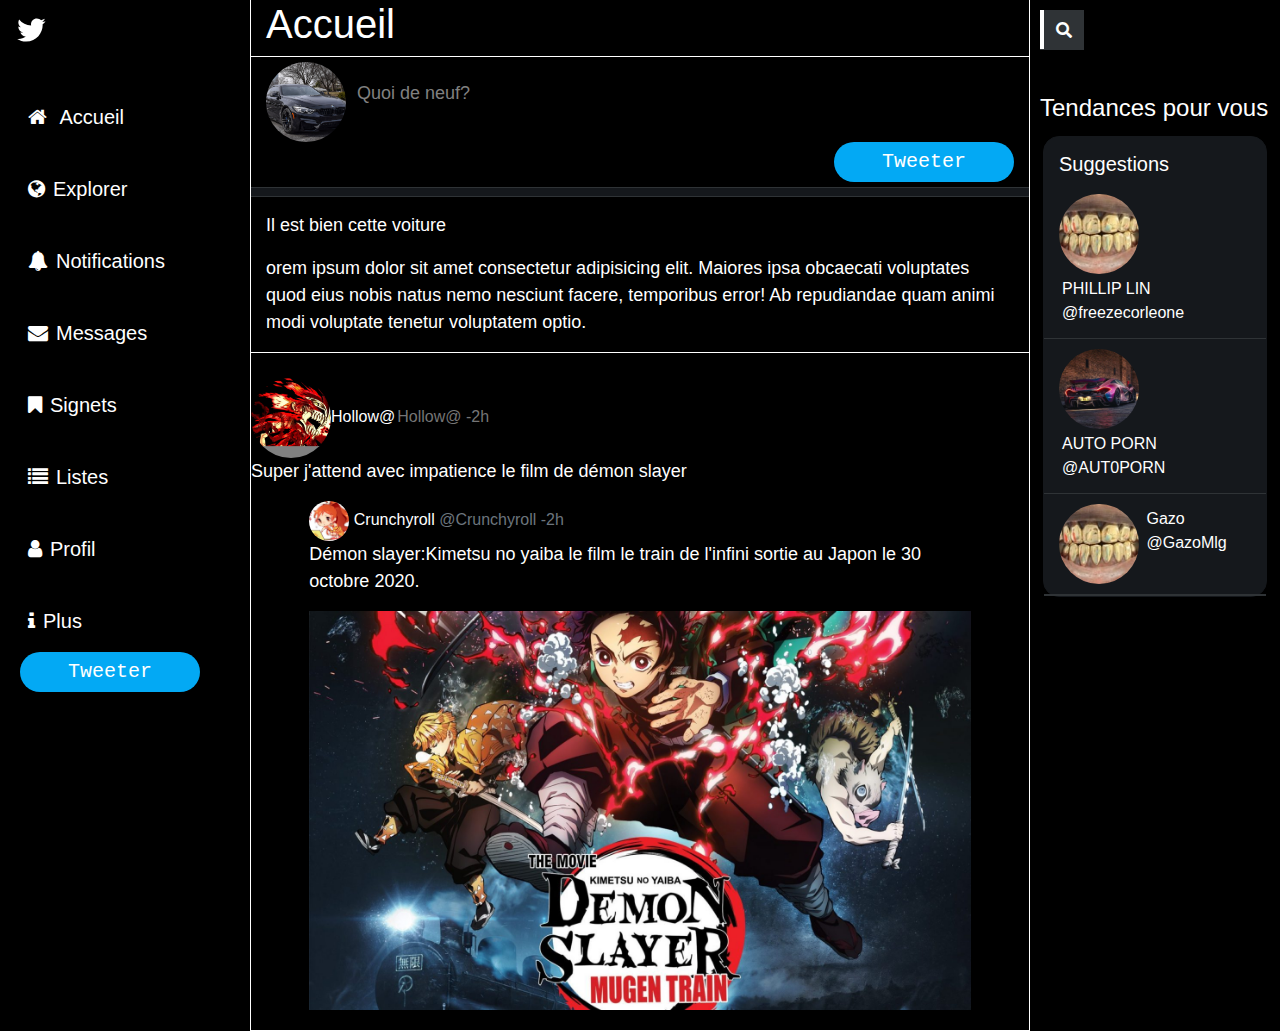
==== index.html @ cdbddb65 "updt" ====
<!DOCTYPE html>
<html>

<head>
    <title>Clone Twitter</title>
    <meta charset="utf-8">
    <link href="bootstrap-4.5.3-dist/css/bootstrap.min.css" rel="stylesheet" type="text/css">
    <link rel="stylesheet" href="https://cdnjs.cloudflare.com/ajax/libs/font-awesome/5.9.0/css/all.css">
    <link href="style.css" rel="stylesheet">
    <link rel="stylesheet" href="https://cdnjs.cloudflare.com/ajax/libs/font-awesome/4.7.0/css/font-awesome.min.css">
</head>

<body>
    <header>
        <nav class="navbar navbar-light">
            <a class="navbar-brand" href="#"><svg viewBox="0 0 24 24" class="twitter-i">
                    <g>
                        <path
                            d="M23.643 4.937c-.835.37-1.732.62-2.675.733.962-.576 1.7-1.49 2.048-2.578-.9.534-1.897.922-2.958 1.13-.85-.904-2.06-1.47-3.4-1.47-2.572 0-4.658 2.086-4.658 4.66 0 .364.042.718.12 1.06-3.873-.195-7.304-2.05-9.602-4.868-.4.69-.63 1.49-.63 2.342 0 1.616.823 3.043 2.072 3.878-.764-.025-1.482-.234-2.11-.583v.06c0 2.257 1.605 4.14 3.737 4.568-.392.106-.803.162-1.227.162-.3 0-.593-.028-.877-.082.593 1.85 2.313 3.198 4.352 3.234-1.595 1.25-3.604 1.995-5.786 1.995-.376 0-.747-.022-1.112-.065 2.062 1.323 4.51 2.093 7.14 2.093 8.57 0 13.255-7.098 13.255-13.254 0-.2-.005-.402-.014-.602.91-.658 1.7-1.477 2.323-2.41z">
                        </path>
                    </g>
                </svg></a>
            <ul class="navbar-nav mr-auto flex-column vertical-nav">
                <li class="nav-item">
                    <a class="nav-link" href="#"><i class="fa fa-home" aria-hidden="true"></i> </i>Accueil</a>
                </li>
                <li class="nav-item">
                    <a class="nav-link" href="#"><i class="fa fa-globe" aria-hidden="true"></i>Explorer</a>
                </li>
                <li class="nav-item">
                    <a class="nav-link" href="#"> <i class="fa fa-bell" aria-hidden="true"></i>Notifications</a>
                </li>
                </li>
                <li class="nav-item">
                    <a class="nav-link" href="#"><i class="fa fa-envelope" aria-hidden="true"></i>Messages</a>
                </li>
                <li class="nav-item">
                    <a class="nav-link" href="#"><i class="fa fa-bookmark" aria-hidden="true"></i>Signets</a>
                </li>
                <li class="nav-item">
                    <a class="nav-link" href="#"><i class="fa fa-list" aria-hidden="true"></i>Listes</a>
                </li>
                <li class="nav-item">
                    <a class="nav-link" href="#"><i class="fa fa-user" aria-hidden="true"></i>Profil</a>
                </li>
                <li class="nav-item">
                    <a class="nav-link" href="#"><i class="fa fa-info" aria-hidden="true"></i>Plus</a>
                    <div class="box">
                        <button>Tweeter</button>
                    </div>
                </li>
            </ul>


            </div>

        </nav>
    </header>

    <section class="hj">
        <div style="border-bottom-width: 1px; border-bottom-style: solid;">
            <h1 style="margin-left: 15px;">Accueil</h1>
        </div>
        <div class="qdn">
            <div class="qdn2">
                <img src="Images/M4 compétition.jpg" class="rounded-circle">
                <p><span class="textarea" role="textbox" contenteditable></span></p>

            </div>
            <div style="text-align: right;"><a><button class="box2"> Tweeter</button></a></div>
        </div>
        <div class="space"></div>
        <div class="container">



            <p>Il est bien cette voiture</p>
            <p> orem ipsum dolor sit amet consectetur adipisicing elit. Maiores ipsa obcaecati voluptates quod eius
                nobis natus
                nemo nesciunt facere, temporibus error! Ab repudiandae quam animi modi voluptate tenetur voluptatem
                optio.</p>
        </div>
        </div>
        <div class="container3">
            <div class="qdn0" data-testid="tweet"> </div>
            <div class="qdn1">
                <img src="Images/bleach-9.jpg" class="rounded-circle"><span strong>Hollow@</span strong><input
                    type="text" placeholder="Hollow@ -2h">
            </div>



            <p>Super j'attend avec impatience le film de démon slayer</p>
            <div class="manga rounded">
                <img class="small-pp rounded-circle" src="Images/crunchyroll.jpg">
                <span strong> Crunchyroll </span strong>
                <span class="text-secondary">@Crunchyroll -2h</span>
                <p> Démon slayer:Kimetsu no yaiba le film le train de l'infini sortie au Japon le 30 octobre 2020.</p>
                <div style="text-align:center;"><img src="Images/kimetsu no yaiba le film.jpg" alt="image du film de démon slayer" 
                    style="/* margin: 0 auto; */ width:100%; height:20%">
            </div>
        </div>
    </section>
    <section class="tendances">
        <div class="recherche_p">
            <form class="form-inline my-2 my-lg-0">
                <div class="recherche-barr">
                    <input class="recherche-input" type="search" placeholder="Recherche" aria-label="Search">
                    <a href="#" class="recherche-icone">
                        <i class="fas fa-search"></i>
                    </a>
                </div>
            </form>
        </div><br>
        <h4>Tendances pour vous</h4>
        </div>
        <div class="suggestions">
            <aside aria-label="Suggestions" role="complementary" class="">
                <div class="sg2">
                    <h5 role="heading">Suggestions</h5>
                    <div>
                        <a href="https://twitter.com/freezecorleone">
                            <div role="button" class="sg2 sg"><img src="Images/Iu-1PM9Q_400x400.jpg"
                                    class="rounded-circle">
                                <p>PHILLIP LIN<br>@freezecorleone</p>
                            </div>
                        </a>
                        <a href="https://twitter.com/AUT0PORN">
                            <div role="button" class="sg2 sg"><img src="Images/3H9p9yFT_400x400.jpg"
                                    class="rounded-circle">
                                <p>AUTO PORN<br>@AUT0PORN</p>
                            </div>
                        </a>
                        <a href="https://twitter.com/GazoMlg">
                            <div role="button" class="sg2 sg"> <img src="Images/Iu-1PM9Q_400x400.jpg"
                                    class="rounded-circle">
                                <p>Gazo<br>@GazoMlg</p>
                            </div>
                        </a>
                    </div>
                </div>
            </aside>
        </div>
    </section>
    <footer>

    </footer>

    <script src="https://code.jquery.com/jquery-3.5.1.slim.min.js"
        integrity="sha384-DfXdz2htPH0lsSSs5nCTpuj/zy4C+OGpamoFVy38MVBnE+IbbVYUew+OrCXaRkfj"
        crossorigin="anonymous"></script>
    <script src="https://cdn.jsdelivr.net/npm/bootstrap@4.5.3/dist/js/bootstrap.bundle.min.js"
        integrity="sha384-ho+j7jyWK8fNQe+A12Hb8AhRq26LrZ/JpcUGGOn+Y7RsweNrtN/tE3MoK7ZeZDyx"
        crossorigin="anonymous"></script>
</body>

</html>
---- style.css ----
/* navbar */
.nav-link {
  margin: 8px;
}
.nav-item {
  padding-bottom: 10px;
  padding-left: 20px;
  font-size: 20px;
}

.fa-home {
  margin-right: 8px;
}
.fa-globe {
  margin-right: 8px;
}
.fa-bell {
  margin-right: 8px;
}
.fa-envelope {
  margin-right: 8px;
}
.fa-bookmark {
  margin-right: 8px;
}
.fa-list {
  margin-right: 8px;
}
.fa-user {
  margin-right: 8px;
}
.fa-info {
  margin-right: 8px;
}

button {
  font-family: monospace;
  font-size: 20px;
  background-color: #03a9f4;
  border: none;
  border-radius: 20px;
  color: white;
  cursor: pointer;
  outline: none;
  width:180px;
  padding: 5px;
  transition: 0.2s;
}

button:hover {
  transform: scale(1.01);
}

button:active {
  transform: scale(0.98, 0.98);
}

p{
    font-size:18px
}

.box2{
    position:absolute;
    left:660px;
    bottom:605px;
    position:sticky;
    left:700px;
}

.navbar {
  width: 250px;
  align-items: start;
}

.navbar-light .navbar-nav .nav-link:hover {
  color: rgba(29, 161, 242, 1);
}

.navbar-light .navbar-nav .nav-link {
  color: white;
}
/* @media (min-width:992px) {     */
.vertical-nav {
  position: fixed;
  top: 56px;
  left: 0;
  width: 200px;
  height: 100%;
  background-color: rgb(0, 0, 0);
  overflow-y: auto;
  padding-top: 30px;
}
/* } */

.twitter-i {
  height: 2rem;
  width: 1.5em;
  fill: #fff;
}

/* Head */
body {
  background-color: black;
  color: white;
  display: flex;
}
.space{
    border-top-width: 1px;
    border-top-style: solid;
    border-top-color: rgb(47, 51, 54);
    height: 10px;
    border-bottom-width: 1px;
    border-bottom-style: solid;
    border-bottom-color: rgb(47, 51, 54);
    background-color: rgb(21, 24, 28);
}
.hj {
  display: block;
  box-sizing: border-box;
  flex: 1;
  border-left-width: 1px;
  border-right-width: 1px;
  border-left-style: solid;
  border-right-style: solid;
}
.tendances {
  width: 250px;
}
/* h1{
    border-bottom-width: 1px;
    border-bottom-style: solid;
} */
.container{
    border-bottom-width: 1px;
    border-bottom-style: solid;
    margin-top: 15px;
    margin-bottom: 15px;
}
.qdn{
    padding-top: 5px;
    padding-bottom: 5px;
    padding-left: 15px;
    padding-right: 15px;
    -webkit-box-direction: normal;
    -webkit-box-orient: horizontal;
    flex-direction: row;
}

.qdn2 {
    display: flex;
    align-items: center;
    justify-content: center;
}
.container3{ 
  border-bottom-width: 1px;
  border-bottom-style: solid;}
  
  .qdn0{
    padding-top: 5px;
    padding-bottom: 5px;
    padding-left: 15px;
    padding-right: 15px;
    -webkit-box-direction: normal;
    -webkit-box-orient: horizontal;
    flex-direction: row;
}

  .qdn1 input{
  color: white;
  background-color: black;
  border: none;
}


.qdn2 p {
    display: inline-block;
    flex: 1;
    margin: 5px;
}
.textarea {
    border: none;
    font-family: inherit;
    font-size: inherit;
    padding: 1px 6px;
  }
  
  .textarea {
    display: block;
    width: 100%;
    overflow: hidden;
    resize: none;
    min-height: 40px;
    line-height: 20px;
  }
  
  .textarea[contenteditable]:empty::before {
    content: "Quoi de neuf?";
    color: gray;
  }

/* barre de recherche */

.recherche_p{
	background-color: black;
	/* border: 1px solid #dddddd; */
	padding: 10px 10px 10px 10px;
}
.recherche-barr{
	margin-bottom: auto;
	margin-top: auto;
	background-color: rgb(47, 51, 54);
}
.recherche-input{
	border: 0;
	width: 0;
	line-height: 37px;
}
.recherche-barr:hover > .recherche-input{
	padding: 0 10px;
	width: 180px;
	transition: width 0.4s linear;
}
.recherche-icone:hover{
	color: white;
}
.recherche-icone{
	height: 40px;
	width: 40px;
	float: right;
	display: flex;
	justify-content: center;
	align-items: center;
	border-radius: 50%;
	color: white;
}
h4{
    margin: 10px;
}

img{
    width: 80px;
    height: 80px;
    object-fit: cover;
}

.normal-pp{
  width: 80px;
  height: 80px;
  object-fit: cover;
}

.small-pp{
  width: 40px;
  height: 40px;
  object-fit: cover;
}

.manga {
  width:85%;
  height:auto;
  margin:0 auto;
  margin-bottom:20px;
  color:white;
}

.suggestions{
    margin: 13px;
    border-radius: 16px;
    background-color: rgb(21, 24, 28);
    border-color: rgb(21, 24, 28);
    border-width: 1px;
    border-style: solid;
}
.sg2{
    border-bottom-width: 1px;
    border-bottom-style: solid;
    border-bottom-color: rgb(47, 51, 54);
}
.sg {
    padding-left: 15px;
    padding-right: 15px;
    padding-bottom: 10px;
    padding-top: 10px;
    
}
.sg p{
    font-size: 1rem;
    display: inline-block;
    margin: 3px;
    color: white;
}
.suggestions h5{
    padding-left: 15px;
    padding-top: 15px;
}
.zoo.jpg{
  width: 5px;
}
.container2{
border: solid;
border-radius: 10px;
width: 1000px;
margin-left: 3%;
margin-right: 3%;
height: 500px;

}
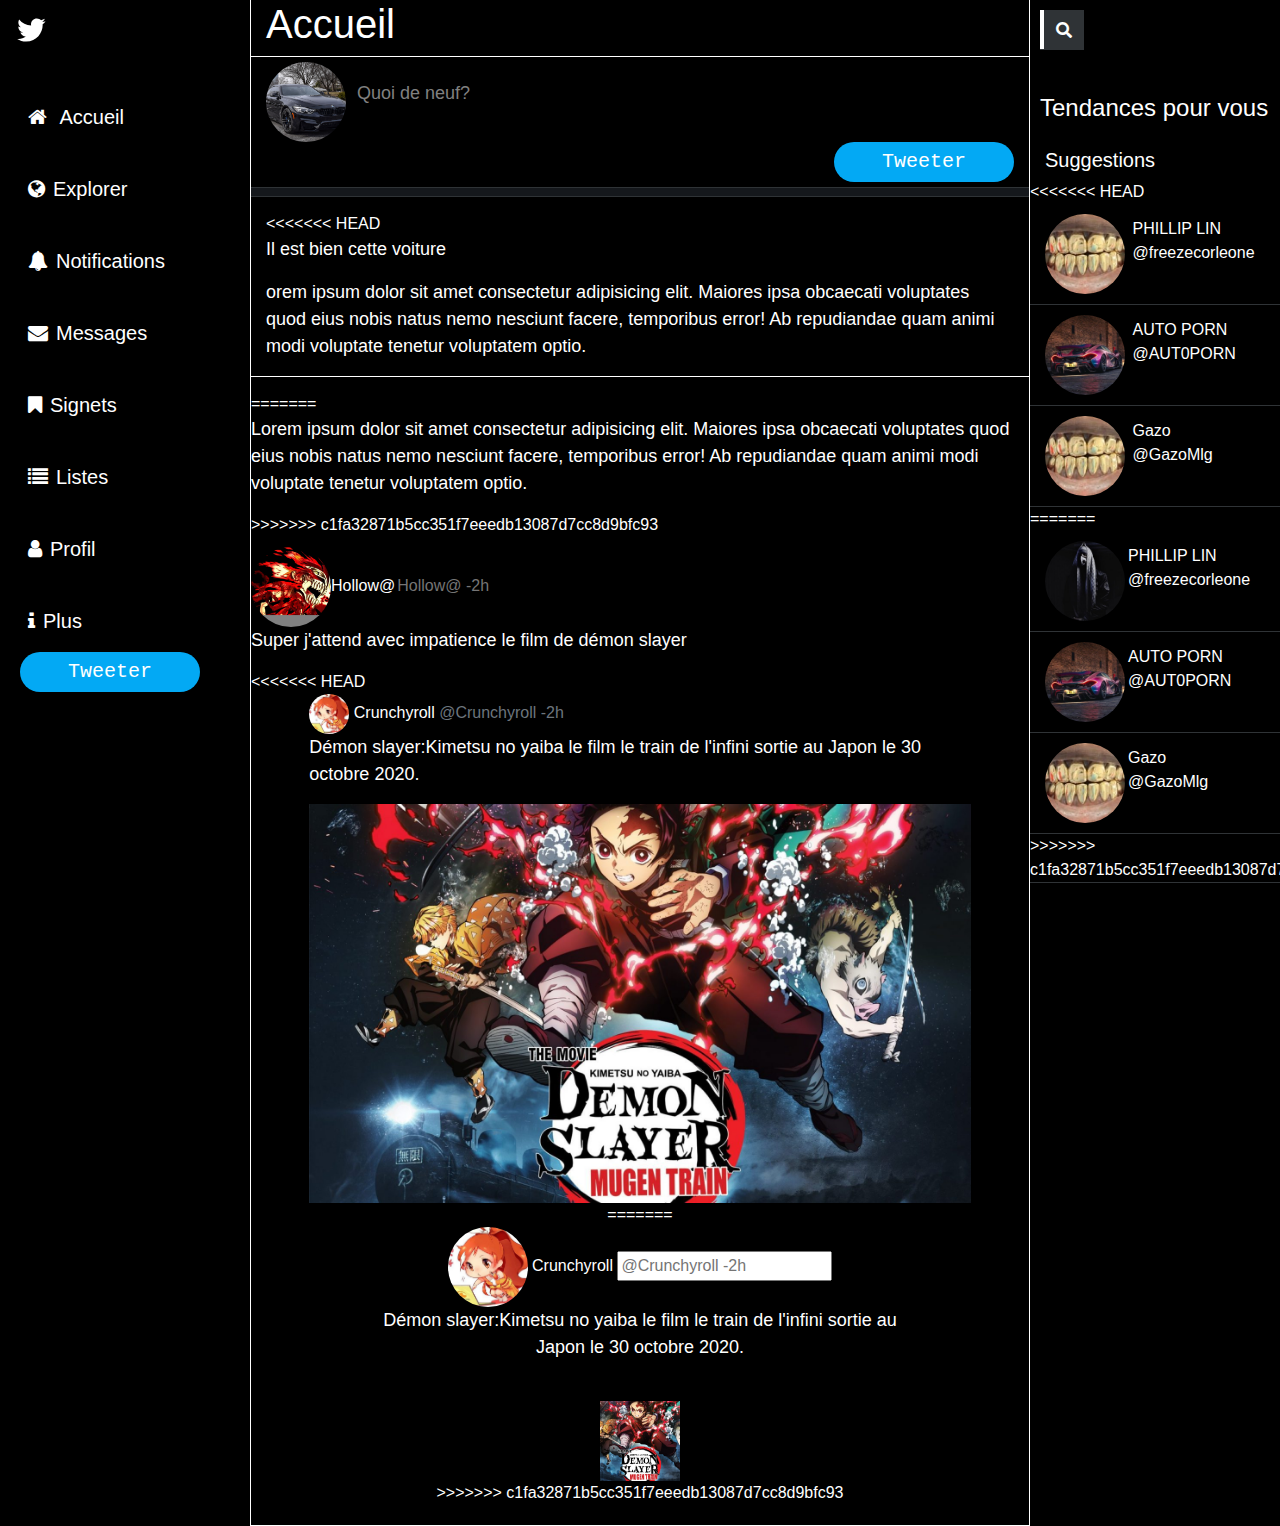
==== commit bec948f3: "update" ====
--- a/index.html
+++ b/index.html
@@ -71,6 +71,7 @@
         </div>
         <div class="space"></div>
         <div class="container">
+<<<<<<< HEAD
 
 
 
@@ -80,6 +81,11 @@
                 nemo nesciunt facere, temporibus error! Ab repudiandae quam animi modi voluptate tenetur voluptatem
                 optio.</p>
         </div>
+=======
+            <p> Lorem ipsum dolor sit amet consectetur adipisicing elit. Maiores ipsa obcaecati voluptates quod eius
+                nobis natus nemo nesciunt facere, temporibus error! Ab repudiandae quam animi modi voluptate tenetur voluptatem optio.</p>
+            </div>
+>>>>>>> c1fa32871b5cc351f7eeedb13087d7cc8d9bfc93
         </div>
         <div class="container3">
             <div class="qdn0" data-testid="tweet"> </div>
@@ -91,6 +97,7 @@
 
 
             <p>Super j'attend avec impatience le film de démon slayer</p>
+<<<<<<< HEAD
             <div class="manga rounded">
                 <img class="small-pp rounded-circle" src="Images/crunchyroll.jpg">
                 <span strong> Crunchyroll </span strong>
@@ -98,6 +105,12 @@
                 <p> Démon slayer:Kimetsu no yaiba le film le train de l'infini sortie au Japon le 30 octobre 2020.</p>
                 <div style="text-align:center;"><img src="Images/kimetsu no yaiba le film.jpg" alt="image du film de démon slayer" 
                     style="/* margin: 0 auto; */ width:100%; height:20%">
+=======
+            <div class="manga rounded" >
+                <img src="Images/crunchyroll.jpg" class="rounded-circle"><span strong> Crunchyroll </span strong><input type= "text" placeholder ="@Crunchyroll -2h">
+                    <br> <p>  Démon slayer:Kimetsu no yaiba le film le train de l'infini sortie au Japon le 30 octobre 2020.</p></br> 
+                    <div class="film"> <img src="Images/kimetsu no yaiba le film.jpg"  alt="image du film de démon slayer"></div>
+>>>>>>> c1fa32871b5cc351f7eeedb13087d7cc8d9bfc93
             </div>
         </div>
     </section>
@@ -118,6 +131,7 @@
             <aside aria-label="Suggestions" role="complementary" class="">
                 <div class="sg2">
                     <h5 role="heading">Suggestions</h5>
+<<<<<<< HEAD
                     <div>
                         <a href="https://twitter.com/freezecorleone">
                             <div role="button" class="sg2 sg"><img src="Images/Iu-1PM9Q_400x400.jpg"
@@ -138,6 +152,13 @@
                             </div>
                         </a>
                     </div>
+=======
+                        <div>
+                            <a href="https://twitter.com/freezecorleone"><div role="button" class="sg2 sg"><img src="Images/I6IyIMsv_400x400.jpg" class="rounded-circle"><p>PHILLIP LIN<br>@freezecorleone</p></div></a>
+                            <a href="https://twitter.com/AUT0PORN"><div role="button" class="sg2 sg"><img src="Images/3H9p9yFT_400x400.jpg" class="rounded-circle"><p>AUTO PORN<br>@AUT0PORN</p></div></a>
+                            <a href="https://twitter.com/GazoMlg"><div role="button" class="sg2 sg"> <img src="Images/Iu-1PM9Q_400x400.jpg" class="rounded-circle"><p>Gazo<br>@GazoMlg</p></div></a>
+                        </div>
+>>>>>>> c1fa32871b5cc351f7eeedb13087d7cc8d9bfc93
                 </div>
             </aside>
         </div>
--- a/style.css
+++ b/style.css
@@ -151,11 +151,42 @@
     align-items: center;
     justify-content: center;
 }
+
+.qdn2 p {
+    display: inline-block;
+    flex: 1;
+    margin: 5px;
+}
+.qdn2 .profil{
+    margin-top: 170px;
+    margin-right: 744px;
+}
+.textarea {
+    border: none;
+    font-family: inherit;
+    font-size: inherit;
+    padding: 1px 6px;
+} 
+.textarea {
+    display: block;
+    width: 100%;
+    overflow: hidden;
+    resize: none;
+    min-height: 40px;
+    line-height: 20px;
+}
+  
+.textarea[contenteditable]:empty::before {
+    content: "Quoi de neuf?";
+    color: gray;
+}
+
+/* Articles Tweet */
 .container3{ 
   border-bottom-width: 1px;
   border-bottom-style: solid;}
   
-  .qdn0{
+.qdn0{
     padding-top: 5px;
     padding-bottom: 5px;
     padding-left: 15px;
@@ -164,42 +195,13 @@
     -webkit-box-orient: horizontal;
     flex-direction: row;
 }
-
   .qdn1 input{
   color: white;
   background-color: black;
   border: none;
 }
 
-
-.qdn2 p {
-    display: inline-block;
-    flex: 1;
-    margin: 5px;
-}
-.textarea {
-    border: none;
-    font-family: inherit;
-    font-size: inherit;
-    padding: 1px 6px;
-  }
-  
-  .textarea {
-    display: block;
-    width: 100%;
-    overflow: hidden;
-    resize: none;
-    min-height: 40px;
-    line-height: 20px;
-  }
-  
-  .textarea[contenteditable]:empty::before {
-    content: "Quoi de neuf?";
-    color: gray;
-  }
-
 /* barre de recherche */
-
 .recherche_p{
 	background-color: black;
 	/* border: 1px solid #dddddd; */
@@ -242,6 +244,7 @@
     height: 80px;
     object-fit: cover;
 }
+<<<<<<< HEAD
 
 .normal-pp{
   width: 80px;
@@ -263,6 +266,8 @@
   color:white;
 }
 
+=======
+>>>>>>> c1fa32871b5cc351f7eeedb13087d7cc8d9bfc93
 .suggestions{
     margin: 13px;
     border-radius: 16px;
@@ -297,11 +302,10 @@
   width: 5px;
 }
 .container2{
-border: solid;
+border: solid 2px;
 border-radius: 10px;
 width: 1000px;
-margin-left: 3%;
-margin-right: 3%;
 height: 500px;
-
-}
+border-bottom: px;
+margin: 45px;
+}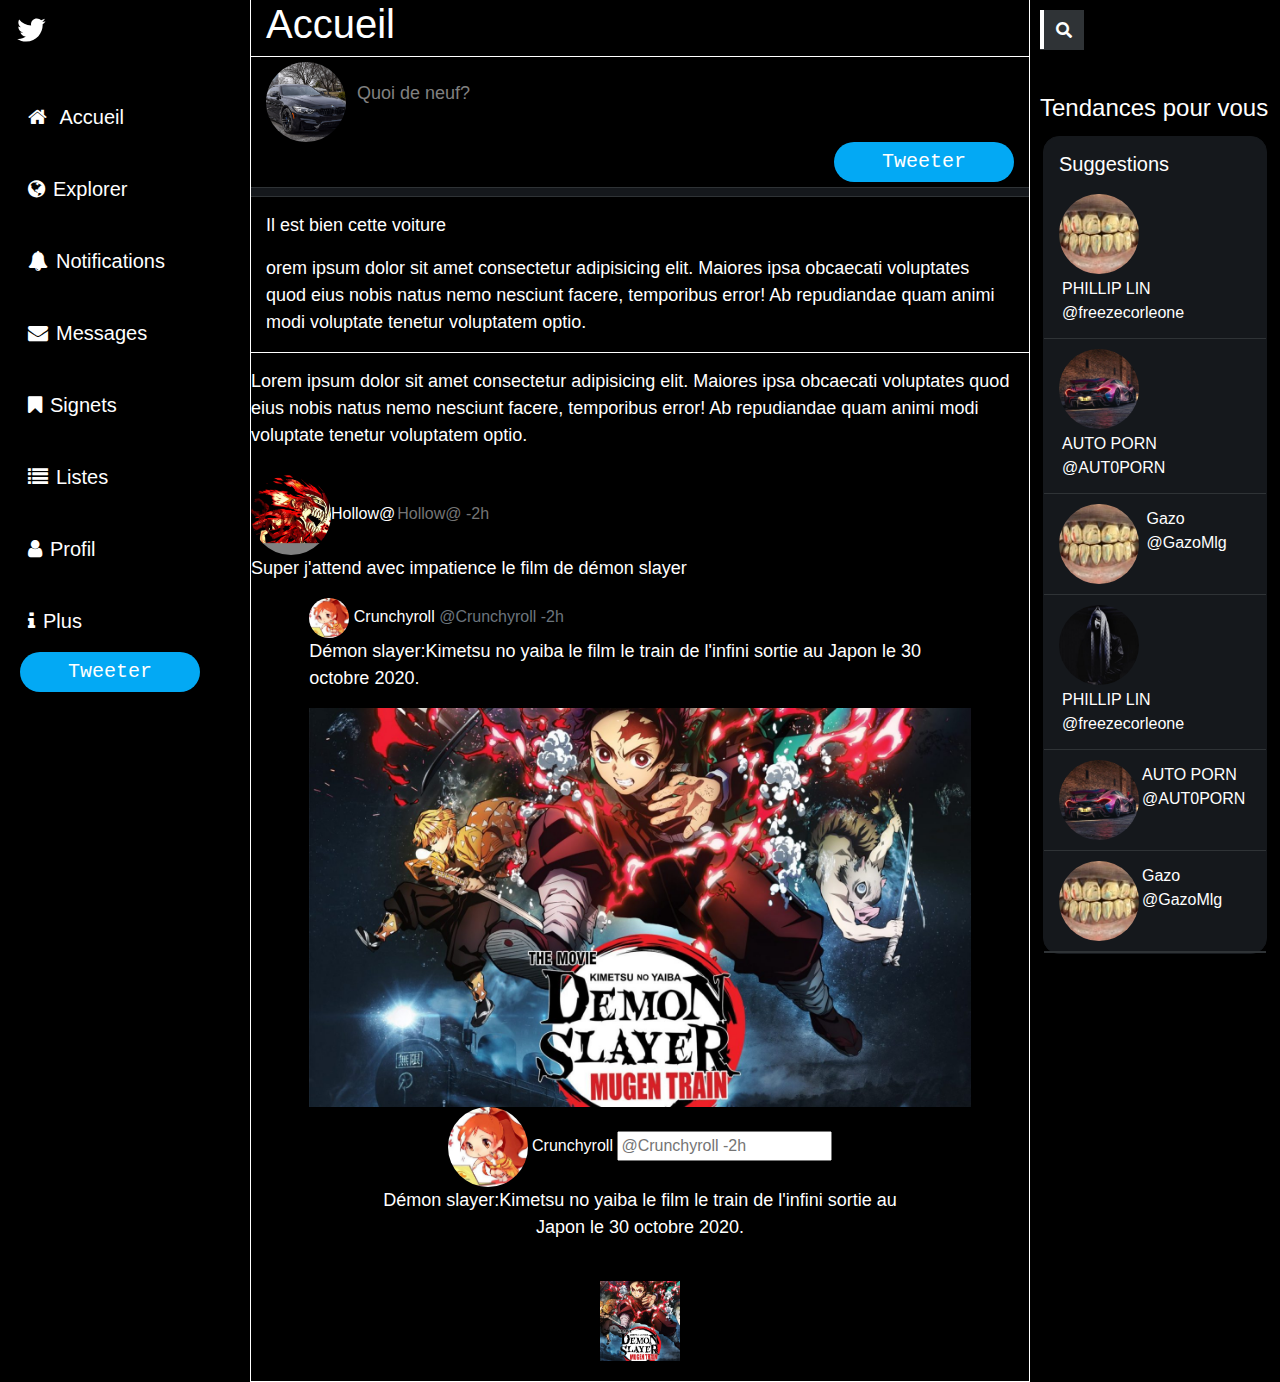
==== commit 4a488499: "update" ====
--- a/index.html
+++ b/index.html
@@ -71,7 +71,6 @@
         </div>
         <div class="space"></div>
         <div class="container">
-<<<<<<< HEAD
 
 
 
@@ -81,11 +80,9 @@
                 nemo nesciunt facere, temporibus error! Ab repudiandae quam animi modi voluptate tenetur voluptatem
                 optio.</p>
         </div>
-=======
             <p> Lorem ipsum dolor sit amet consectetur adipisicing elit. Maiores ipsa obcaecati voluptates quod eius
                 nobis natus nemo nesciunt facere, temporibus error! Ab repudiandae quam animi modi voluptate tenetur voluptatem optio.</p>
             </div>
->>>>>>> c1fa32871b5cc351f7eeedb13087d7cc8d9bfc93
         </div>
         <div class="container3">
             <div class="qdn0" data-testid="tweet"> </div>
@@ -97,7 +94,6 @@
 
 
             <p>Super j'attend avec impatience le film de démon slayer</p>
-<<<<<<< HEAD
             <div class="manga rounded">
                 <img class="small-pp rounded-circle" src="Images/crunchyroll.jpg">
                 <span strong> Crunchyroll </span strong>
@@ -105,12 +101,10 @@
                 <p> Démon slayer:Kimetsu no yaiba le film le train de l'infini sortie au Japon le 30 octobre 2020.</p>
                 <div style="text-align:center;"><img src="Images/kimetsu no yaiba le film.jpg" alt="image du film de démon slayer" 
                     style="/* margin: 0 auto; */ width:100%; height:20%">
-=======
             <div class="manga rounded" >
                 <img src="Images/crunchyroll.jpg" class="rounded-circle"><span strong> Crunchyroll </span strong><input type= "text" placeholder ="@Crunchyroll -2h">
                     <br> <p>  Démon slayer:Kimetsu no yaiba le film le train de l'infini sortie au Japon le 30 octobre 2020.</p></br> 
                     <div class="film"> <img src="Images/kimetsu no yaiba le film.jpg"  alt="image du film de démon slayer"></div>
->>>>>>> c1fa32871b5cc351f7eeedb13087d7cc8d9bfc93
             </div>
         </div>
     </section>
@@ -131,7 +125,6 @@
             <aside aria-label="Suggestions" role="complementary" class="">
                 <div class="sg2">
                     <h5 role="heading">Suggestions</h5>
-<<<<<<< HEAD
                     <div>
                         <a href="https://twitter.com/freezecorleone">
                             <div role="button" class="sg2 sg"><img src="Images/Iu-1PM9Q_400x400.jpg"
@@ -152,13 +145,11 @@
                             </div>
                         </a>
                     </div>
-=======
                         <div>
                             <a href="https://twitter.com/freezecorleone"><div role="button" class="sg2 sg"><img src="Images/I6IyIMsv_400x400.jpg" class="rounded-circle"><p>PHILLIP LIN<br>@freezecorleone</p></div></a>
                             <a href="https://twitter.com/AUT0PORN"><div role="button" class="sg2 sg"><img src="Images/3H9p9yFT_400x400.jpg" class="rounded-circle"><p>AUTO PORN<br>@AUT0PORN</p></div></a>
                             <a href="https://twitter.com/GazoMlg"><div role="button" class="sg2 sg"> <img src="Images/Iu-1PM9Q_400x400.jpg" class="rounded-circle"><p>Gazo<br>@GazoMlg</p></div></a>
                         </div>
->>>>>>> c1fa32871b5cc351f7eeedb13087d7cc8d9bfc93
                 </div>
             </aside>
         </div>
--- a/style.css
+++ b/style.css
@@ -244,7 +244,6 @@
     height: 80px;
     object-fit: cover;
 }
-<<<<<<< HEAD
 
 .normal-pp{
   width: 80px;
@@ -266,8 +265,6 @@
   color:white;
 }
 
-=======
->>>>>>> c1fa32871b5cc351f7eeedb13087d7cc8d9bfc93
 .suggestions{
     margin: 13px;
     border-radius: 16px;
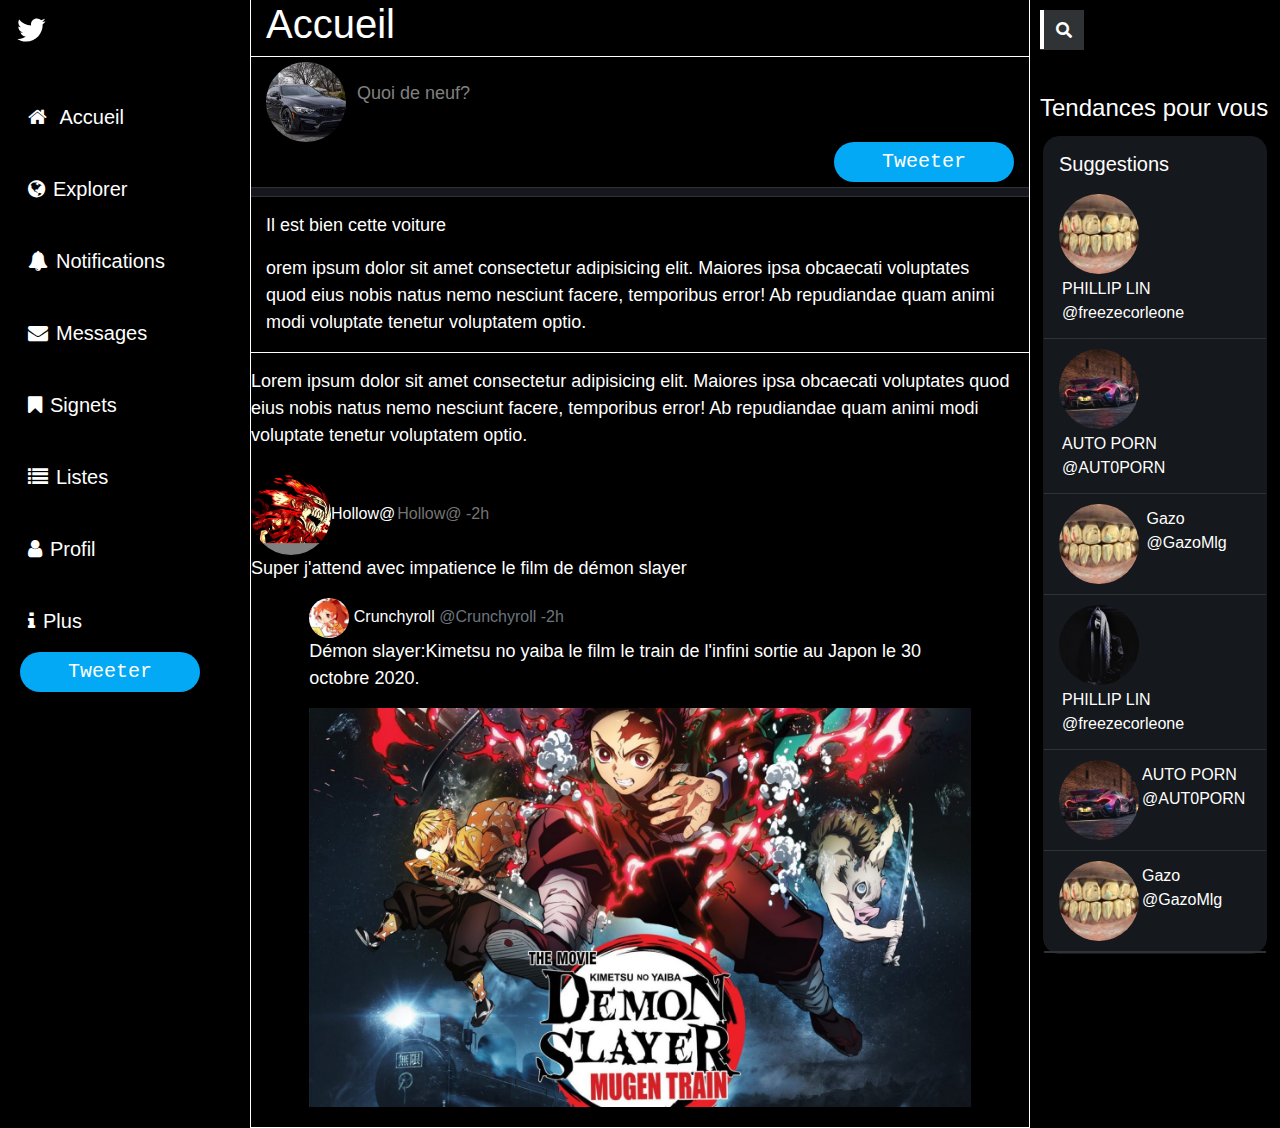
==== commit c88426f7: "update" ====
--- a/index.html
+++ b/index.html
@@ -101,11 +101,7 @@
                 <p> Démon slayer:Kimetsu no yaiba le film le train de l'infini sortie au Japon le 30 octobre 2020.</p>
                 <div style="text-align:center;"><img src="Images/kimetsu no yaiba le film.jpg" alt="image du film de démon slayer" 
                     style="/* margin: 0 auto; */ width:100%; height:20%">
-            <div class="manga rounded" >
-                <img src="Images/crunchyroll.jpg" class="rounded-circle"><span strong> Crunchyroll </span strong><input type= "text" placeholder ="@Crunchyroll -2h">
-                    <br> <p>  Démon slayer:Kimetsu no yaiba le film le train de l'infini sortie au Japon le 30 octobre 2020.</p></br> 
-                    <div class="film"> <img src="Images/kimetsu no yaiba le film.jpg"  alt="image du film de démon slayer"></div>
-            </div>
+          
         </div>
     </section>
     <section class="tendances">
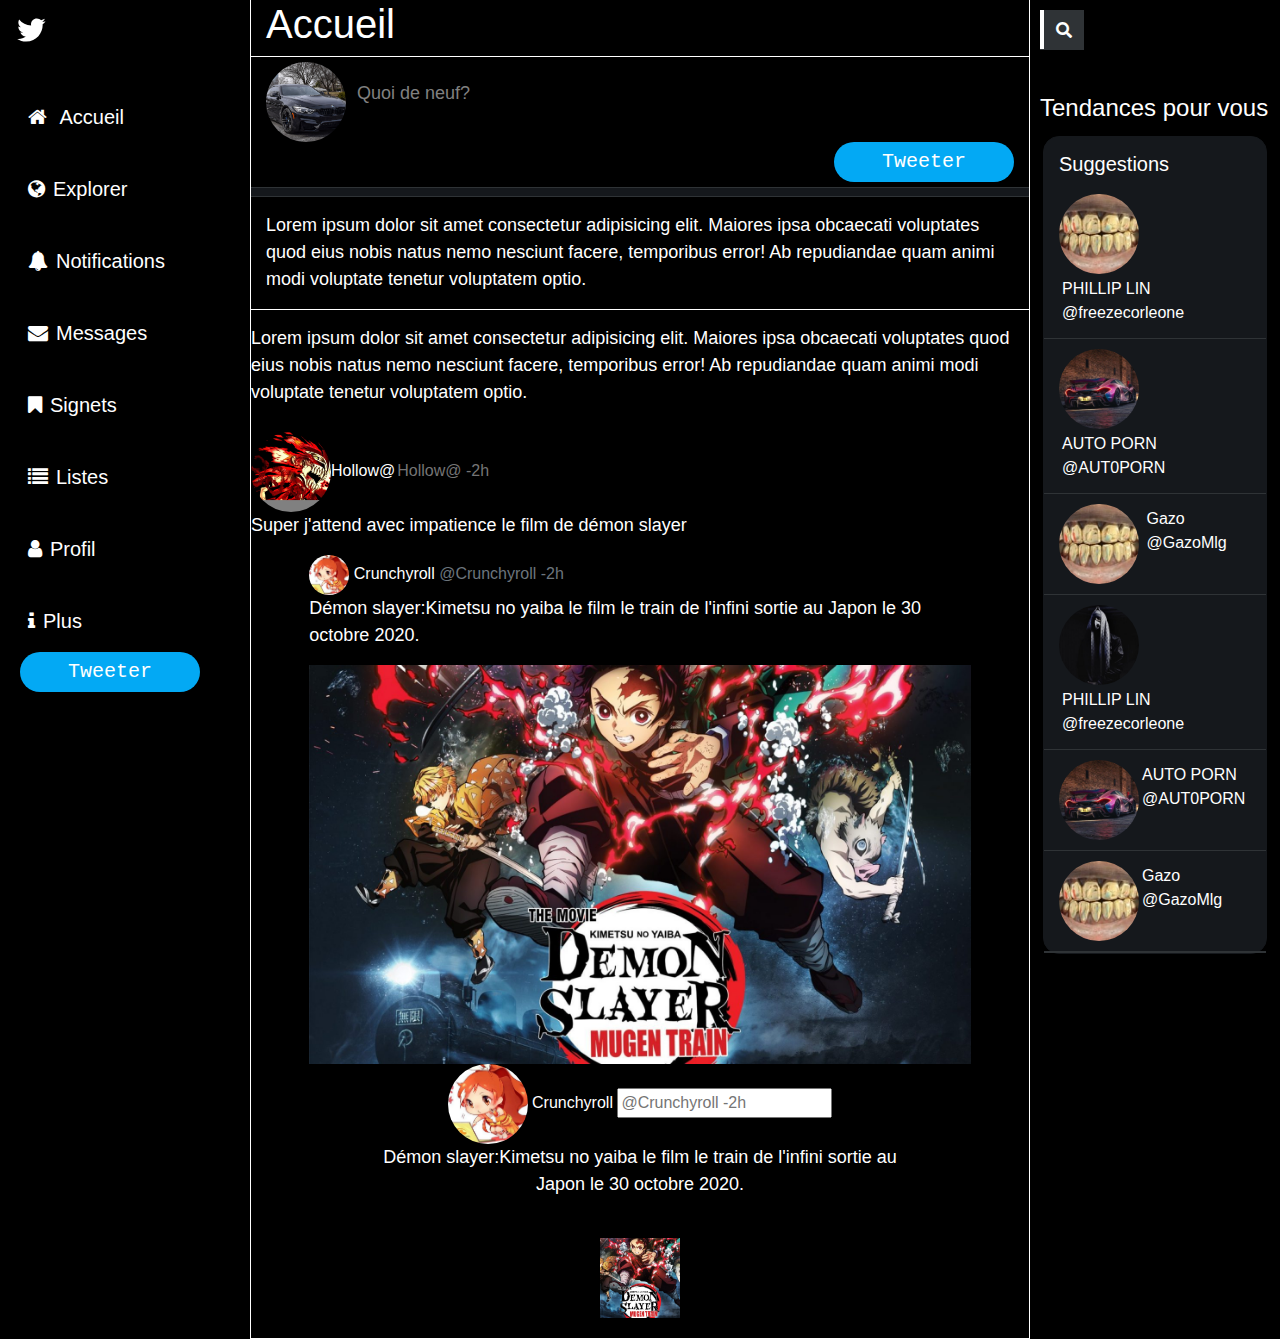
==== commit 4639ef51: "updt html" ====
--- a/index.html
+++ b/index.html
@@ -71,14 +71,8 @@
         </div>
         <div class="space"></div>
         <div class="container">
-
-
-
-            <p>Il est bien cette voiture</p>
-            <p> orem ipsum dolor sit amet consectetur adipisicing elit. Maiores ipsa obcaecati voluptates quod eius
-                nobis natus
-                nemo nesciunt facere, temporibus error! Ab repudiandae quam animi modi voluptate tenetur voluptatem
-                optio.</p>
+            <p> Lorem ipsum dolor sit amet consectetur adipisicing elit. Maiores ipsa obcaecati voluptates quod eius
+                nobis natus nemo nesciunt facere, temporibus error! Ab repudiandae quam animi modi voluptate tenetur voluptatem optio.</p>
         </div>
             <p> Lorem ipsum dolor sit amet consectetur adipisicing elit. Maiores ipsa obcaecati voluptates quod eius
                 nobis natus nemo nesciunt facere, temporibus error! Ab repudiandae quam animi modi voluptate tenetur voluptatem optio.</p>
@@ -101,7 +95,11 @@
                 <p> Démon slayer:Kimetsu no yaiba le film le train de l'infini sortie au Japon le 30 octobre 2020.</p>
                 <div style="text-align:center;"><img src="Images/kimetsu no yaiba le film.jpg" alt="image du film de démon slayer" 
                     style="/* margin: 0 auto; */ width:100%; height:20%">
-          
+            <div class="manga rounded" >
+                <img src="Images/crunchyroll.jpg" class="rounded-circle"><span strong> Crunchyroll </span strong><input type= "text" placeholder ="@Crunchyroll -2h">
+                    <br> <p>  Démon slayer:Kimetsu no yaiba le film le train de l'infini sortie au Japon le 30 octobre 2020.</p></br> 
+                    <div class="film"> <img src="Images/kimetsu no yaiba le film.jpg"  alt="image du film de démon slayer"></div>
+            </div>
         </div>
     </section>
     <section class="tendances">
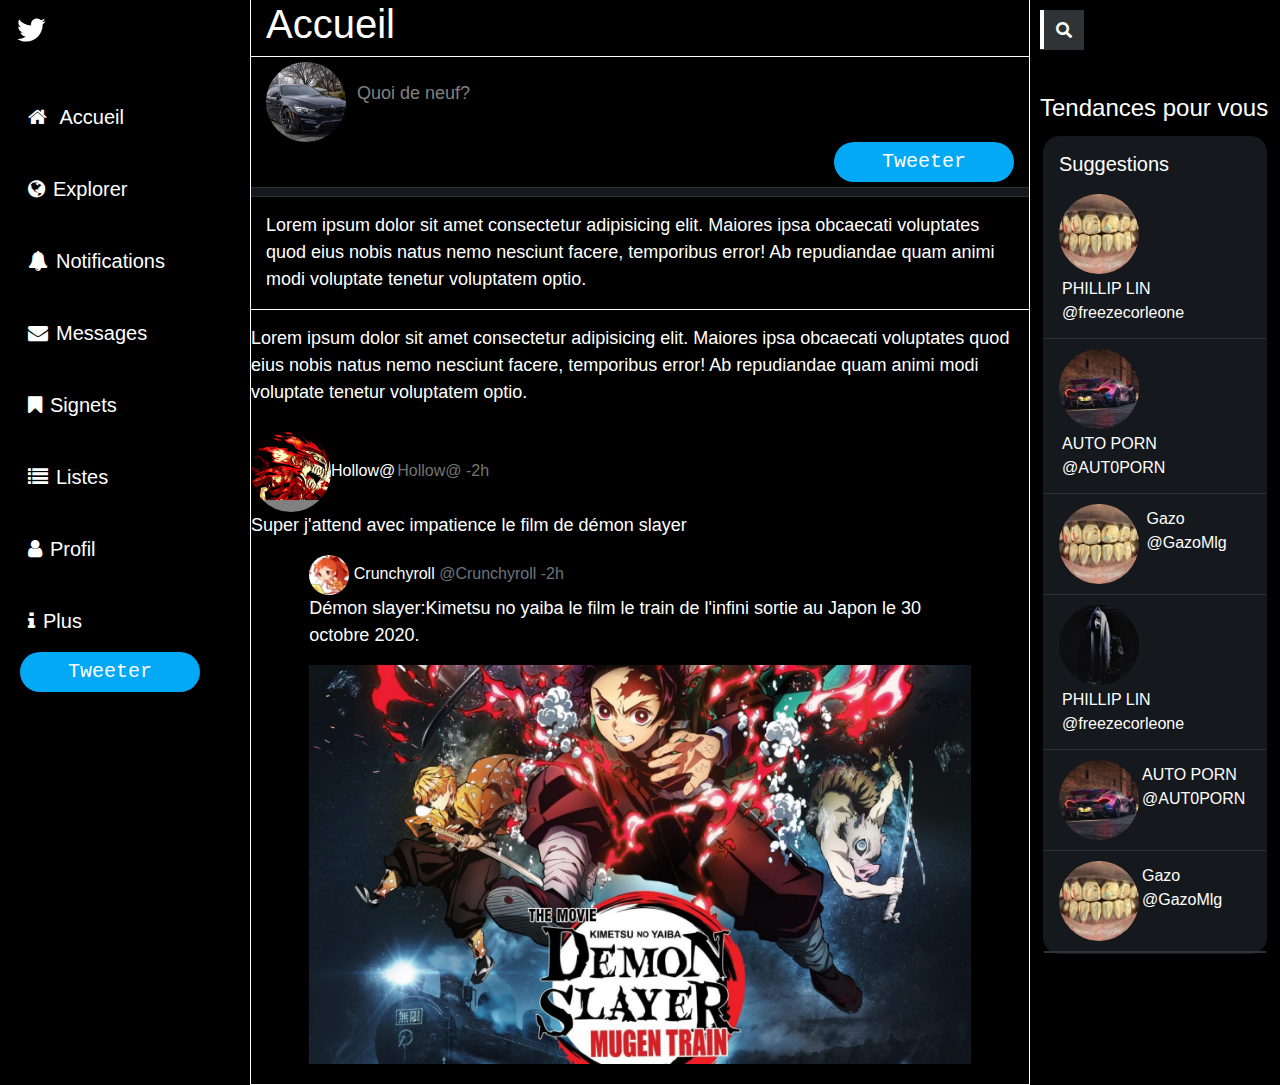
==== commit f3b5c4f6: "Merge branch 'master' of https://github.com/LandryPierre/Clone-Twitter" ====
--- a/index.html
+++ b/index.html
@@ -95,11 +95,7 @@
                 <p> Démon slayer:Kimetsu no yaiba le film le train de l'infini sortie au Japon le 30 octobre 2020.</p>
                 <div style="text-align:center;"><img src="Images/kimetsu no yaiba le film.jpg" alt="image du film de démon slayer" 
                     style="/* margin: 0 auto; */ width:100%; height:20%">
-            <div class="manga rounded" >
-                <img src="Images/crunchyroll.jpg" class="rounded-circle"><span strong> Crunchyroll </span strong><input type= "text" placeholder ="@Crunchyroll -2h">
-                    <br> <p>  Démon slayer:Kimetsu no yaiba le film le train de l'infini sortie au Japon le 30 octobre 2020.</p></br> 
-                    <div class="film"> <img src="Images/kimetsu no yaiba le film.jpg"  alt="image du film de démon slayer"></div>
-            </div>
+          
         </div>
     </section>
     <section class="tendances">
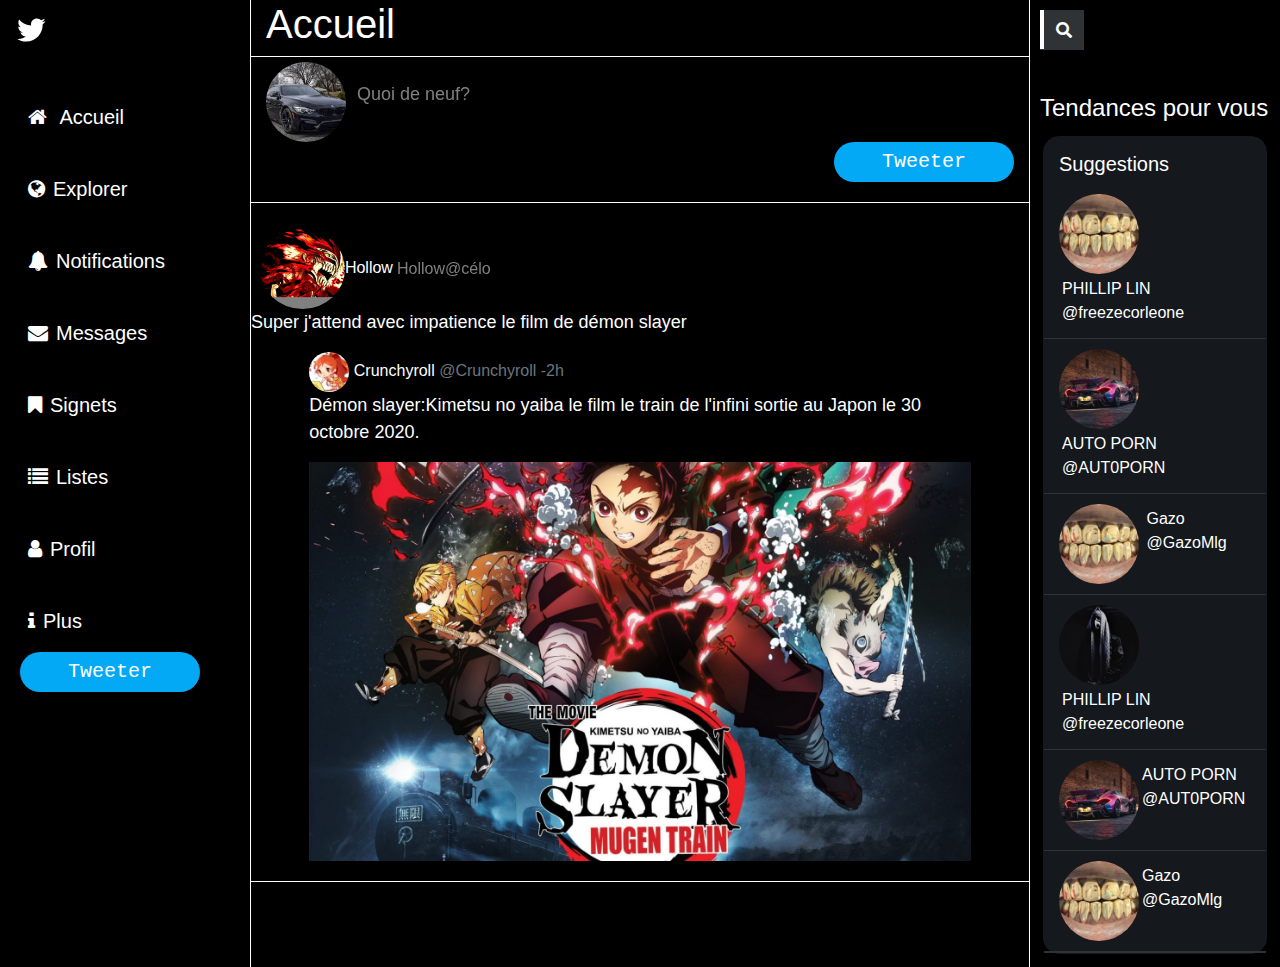
==== commit d9b5d878: "update" ====
--- a/index.html
+++ b/index.html
@@ -65,29 +65,30 @@
             <div class="qdn2">
                 <img src="Images/M4 compétition.jpg" class="rounded-circle">
                 <p><span class="textarea" role="textbox" contenteditable></span></p>
-
+                
             </div>
             <div style="text-align: right;"><a><button class="box2"> Tweeter</button></a></div>
         </div>
-        <div class="space"></div>
+        
         <div class="container">
-            <p> Lorem ipsum dolor sit amet consectetur adipisicing elit. Maiores ipsa obcaecati voluptates quod eius
-                nobis natus nemo nesciunt facere, temporibus error! Ab repudiandae quam animi modi voluptate tenetur voluptatem optio.</p>
+
+
+
+           
+            
         </div>
-            <p> Lorem ipsum dolor sit amet consectetur adipisicing elit. Maiores ipsa obcaecati voluptates quod eius
-                nobis natus nemo nesciunt facere, temporibus error! Ab repudiandae quam animi modi voluptate tenetur voluptatem optio.</p>
+            <p> </p>
             </div>
         </div>
         <div class="container3">
             <div class="qdn0" data-testid="tweet"> </div>
             <div class="qdn1">
-                <img src="Images/bleach-9.jpg" class="rounded-circle"><span strong>Hollow@</span strong><input
-                    type="text" placeholder="Hollow@ -2h">
-            </div>
+                   <a href="file:///media/barthelemy/684A-B945/projet%20clone%20twitter/Clone-Twitter/Hollow-profil.html" > <img src="Images/bleach-9.jpg"class="rounded-circle"></a><span strong>Hollow</span strong>
 
+                </div>
+        <div dir="auto" class="email2"> Hollow@célo </div>
+            <p> Super j'attend avec impatience le film de démon slayer</p>
 
-
-            <p>Super j'attend avec impatience le film de démon slayer</p>
             <div class="manga rounded">
                 <img class="small-pp rounded-circle" src="Images/crunchyroll.jpg">
                 <span strong> Crunchyroll </span strong>
--- a/style.css
+++ b/style.css
@@ -174,6 +174,8 @@
     resize: none;
     min-height: 40px;
     line-height: 20px;
+    position:absolute;
+    top:83px;
 }
   
 .textarea[contenteditable]:empty::before {
@@ -184,7 +186,8 @@
 /* Articles Tweet */
 .container3{ 
   border-bottom-width: 1px;
-  border-bottom-style: solid;}
+  border-bottom-style: solid;
+  }
   
 .qdn0{
     padding-top: 5px;
@@ -195,11 +198,78 @@
     -webkit-box-orient: horizontal;
     flex-direction: row;
 }
-  .qdn1 input{
-  color: white;
-  background-color: black;
-  border: none;
-}
+  .qdn1 span input{
+  color: black;
+  position:absolute;
+  top:299px;
+}
+.qdn1 input{
+  background-color:black;
+  border:none;
+}
+.qdn1 img{
+  height: 80px;
+  width:85px;
+ }
+ .email{
+   color:gray;
+   background-color:black;
+   border:none;
+   position:absolute;
+   top:425px;
+   left:265px;
+   font-size:20px;
+   
+}
+.email2{
+  color:gray;
+  position:absolute;
+  bottom:361px;
+  left:397px;
+  top:257px; 
+}
+.qdn4 span{
+  position:absolute;
+  top:390px;
+  left:265px;
+  font-size:25px;
+  font-weight:bold;
+}
+.qdn4 img{
+  height:145px;
+  width:145px;
+  position:absolute;
+  top:250px;
+  left:255px;
+}
+
+
+.zoom img{
+    width:630px;
+    height:400px;
+    padding-bottom:100px;
+    margin-top:65px;
+  }
+
+  p2{
+    position:absolute;
+    top:9px;
+    font-size:25px;
+    font-weight:bold;
+  }
+
+  .nbr{
+    color:gray;
+    position:absolute;
+    top:35px;
+  }
+
+  .clik{
+    position:absolute;
+    left:640px;
+    bottom:320px;
+    width:100px;
+  }
 
 /* barre de recherche */
 .recherche_p{
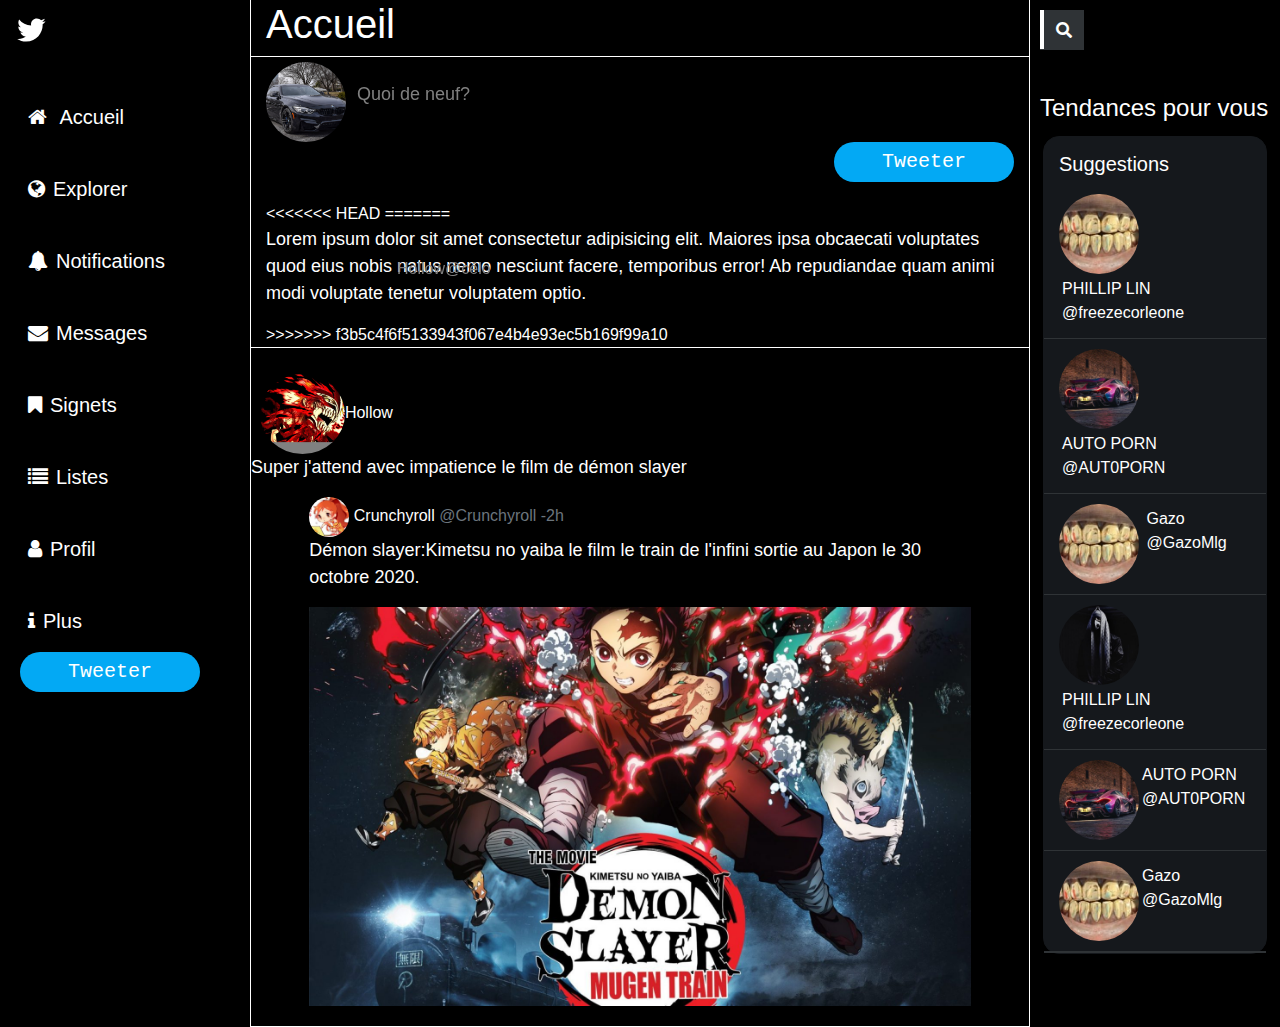
==== commit 2391ef29: "update" ====
--- a/index.html
+++ b/index.html
@@ -71,11 +71,16 @@
         </div>
         
         <div class="container">
+<<<<<<< HEAD
 
 
 
            
             
+=======
+            <p> Lorem ipsum dolor sit amet consectetur adipisicing elit. Maiores ipsa obcaecati voluptates quod eius
+                nobis natus nemo nesciunt facere, temporibus error! Ab repudiandae quam animi modi voluptate tenetur voluptatem optio.</p>
+>>>>>>> f3b5c4f6f5133943f067e4b4e93ec5b169f99a10
         </div>
             <p> </p>
             </div>
